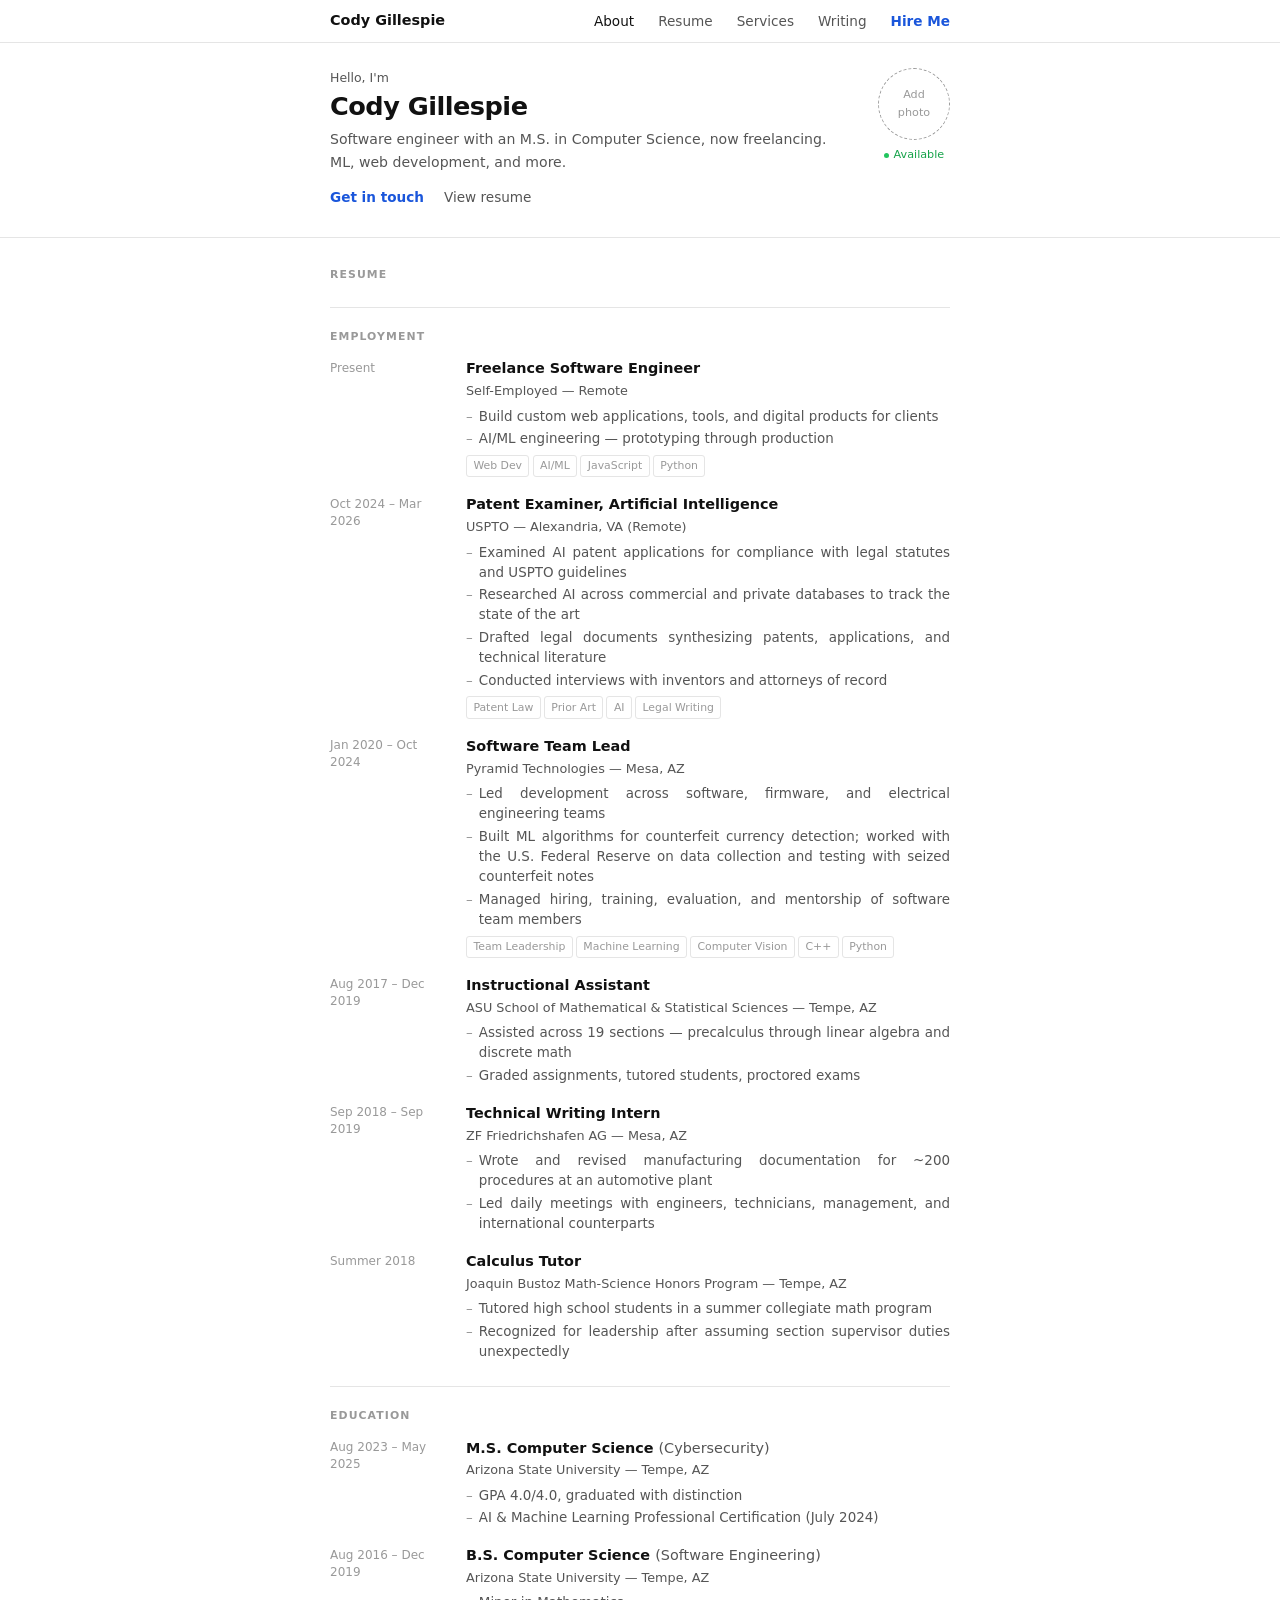
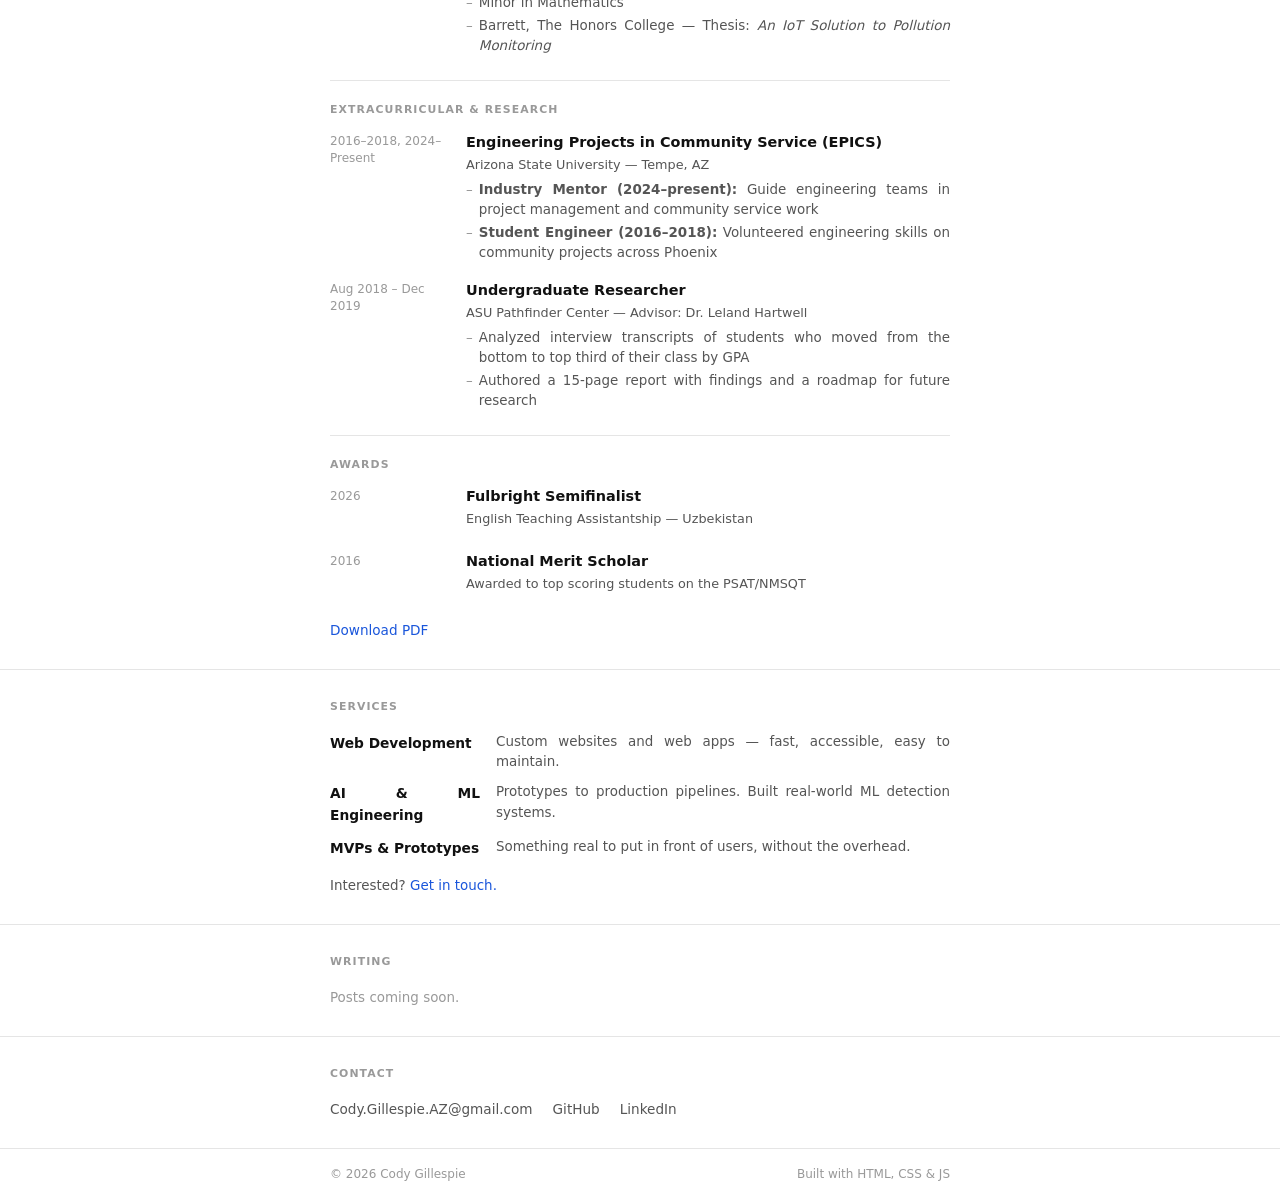
==== index.html @ 87c58ee5 "Initial commit Co-Authored-By: Claude Sonnet 4.6 <noreply@anthropic.com>" ====
<!DOCTYPE html>
<html lang="en">
<head>
  <meta charset="UTF-8" />
  <meta name="viewport" content="width=device-width, initial-scale=1.0" />
  <title>Cody Gillespie</title>
  <link rel="stylesheet" href="styles.css" />
</head>
<body>

  <header class="site-header">
    <nav class="nav">
      <a href="#" class="nav-logo">Cody Gillespie</a>
      <ul class="nav-links">
        <li><a href="#about">About</a></li>
        <li><a href="#resume">Resume</a></li>
        <li><a href="#services">Services</a></li>
        <li><a href="#blog">Writing</a></li>
        <li><a href="#contact" class="nav-cta">Hire Me</a></li>
      </ul>
      <button class="nav-toggle" aria-label="Toggle menu">&#9776;</button>
    </nav>
  </header>

  <!-- HERO -->
  <section class="hero" id="about">
    <div class="container hero-inner">
      <div>
        <span class="hero-eyebrow">Hello, I'm</span>
        <h1 class="hero-name">Cody Gillespie</h1>
        <p class="hero-tagline">Software engineer with an M.S. in Computer Science, now freelancing. ML, web development, and more.</p>
        <div class="hero-actions">
          <a href="#contact">Get in touch</a>
          <a href="#resume">View resume</a>
        </div>
      </div>
      <div class="hero-aside">
        <div class="headshot-wrap">
          <img src="images/headshot.jpg" alt="Cody Gillespie" class="headshot"
            onerror="this.style.display='none';this.nextElementSibling.style.display='flex'" />
          <div class="headshot-placeholder"><span>Add photo</span></div>
        </div>
        <div class="avail-pill">
          <span class="avail-dot"></span> Available
        </div>
      </div>
    </div>
  </section>

  <!-- RESUME -->
  <section class="section" id="resume">
    <div class="container">
      <p class="section-label">Resume</p>

      <p class="group-label">Employment</p>
      <div class="entries">

        <div class="entry">
          <span class="entry-date">Present</span>
          <div>
            <p class="entry-title">Freelance Software Engineer</p>
            <p class="entry-org">Self-Employed — Remote</p>
            <ul>
              <li>Build custom web applications, tools, and digital products for clients</li>
              <li>AI/ML engineering — prototyping through production</li>
            </ul>
            <div class="tags">
              <span class="tag">Web Dev</span><span class="tag">AI/ML</span><span class="tag">JavaScript</span><span class="tag">Python</span>
            </div>
          </div>
        </div>

        <div class="entry">
          <span class="entry-date">Oct 2024 – Mar 2026</span>
          <div>
            <p class="entry-title">Patent Examiner, Artificial Intelligence</p>
            <p class="entry-org">USPTO — Alexandria, VA (Remote)</p>
            <ul>
              <li>Examined AI patent applications for compliance with legal statutes and USPTO guidelines</li>
              <li>Researched AI across commercial and private databases to track the state of the art</li>
              <li>Drafted legal documents synthesizing patents, applications, and technical literature</li>
              <li>Conducted interviews with inventors and attorneys of record</li>
            </ul>
            <div class="tags">
              <span class="tag">Patent Law</span><span class="tag">Prior Art</span><span class="tag">AI</span><span class="tag">Legal Writing</span>
            </div>
          </div>
        </div>

        <div class="entry">
          <span class="entry-date">Jan 2020 – Oct 2024</span>
          <div>
            <p class="entry-title">Software Team Lead</p>
            <p class="entry-org">Pyramid Technologies — Mesa, AZ</p>
            <ul>
              <li>Led development across software, firmware, and electrical engineering teams</li>
              <li>Built ML algorithms for counterfeit currency detection; worked with the U.S. Federal Reserve on data collection and testing with seized counterfeit notes</li>
              <li>Managed hiring, training, evaluation, and mentorship of software team members</li>
            </ul>
            <div class="tags">
              <span class="tag">Team Leadership</span><span class="tag">Machine Learning</span><span class="tag">Computer Vision</span><span class="tag">C++</span><span class="tag">Python</span>
            </div>
          </div>
        </div>

        <div class="entry">
          <span class="entry-date">Aug 2017 – Dec 2019</span>
          <div>
            <p class="entry-title">Instructional Assistant</p>
            <p class="entry-org">ASU School of Mathematical & Statistical Sciences — Tempe, AZ</p>
            <ul>
              <li>Assisted across 19 sections — precalculus through linear algebra and discrete math</li>
              <li>Graded assignments, tutored students, proctored exams</li>
            </ul>
          </div>
        </div>

        <div class="entry">
          <span class="entry-date">Sep 2018 – Sep 2019</span>
          <div>
            <p class="entry-title">Technical Writing Intern</p>
            <p class="entry-org">ZF Friedrichshafen AG — Mesa, AZ</p>
            <ul>
              <li>Wrote and revised manufacturing documentation for ~200 procedures at an automotive plant</li>
              <li>Led daily meetings with engineers, technicians, management, and international counterparts</li>
            </ul>
          </div>
        </div>

        <div class="entry">
          <span class="entry-date">Summer 2018</span>
          <div>
            <p class="entry-title">Calculus Tutor</p>
            <p class="entry-org">Joaquin Bustoz Math-Science Honors Program — Tempe, AZ</p>
            <ul>
              <li>Tutored high school students in a summer collegiate math program</li>
              <li>Recognized for leadership after assuming section supervisor duties unexpectedly</li>
            </ul>
          </div>
        </div>

      </div>

      <p class="group-label">Education</p>
      <div class="entries">

        <div class="entry">
          <span class="entry-date">Aug 2023 – May 2025</span>
          <div>
            <p class="entry-title">M.S. Computer Science <span style="font-weight:400;color:var(--muted)">(Cybersecurity)</span></p>
            <p class="entry-org">Arizona State University — Tempe, AZ</p>
            <ul>
              <li>GPA 4.0/4.0, graduated with distinction</li>
              <li>AI & Machine Learning Professional Certification (July 2024)</li>
            </ul>
          </div>
        </div>

        <div class="entry">
          <span class="entry-date">Aug 2016 – Dec 2019</span>
          <div>
            <p class="entry-title">B.S. Computer Science <span style="font-weight:400;color:var(--muted)">(Software Engineering)</span></p>
            <p class="entry-org">Arizona State University — Tempe, AZ</p>
            <ul>
              <li>Minor in Mathematics</li>
              <li>Barrett, The Honors College — Thesis: <em>An IoT Solution to Pollution Monitoring</em></li>
            </ul>
          </div>
        </div>

      </div>

      <p class="group-label">Extracurricular & Research</p>
      <div class="entries">

        <div class="entry">
          <span class="entry-date">2016–2018, 2024–Present</span>
          <div>
            <p class="entry-title">Engineering Projects in Community Service (EPICS)</p>
            <p class="entry-org">Arizona State University — Tempe, AZ</p>
            <ul>
              <li><strong>Industry Mentor (2024–present):</strong> Guide engineering teams in project management and community service work</li>
              <li><strong>Student Engineer (2016–2018):</strong> Volunteered engineering skills on community projects across Phoenix</li>
            </ul>
          </div>
        </div>

        <div class="entry">
          <span class="entry-date">Aug 2018 – Dec 2019</span>
          <div>
            <p class="entry-title">Undergraduate Researcher</p>
            <p class="entry-org">ASU Pathfinder Center — Advisor: Dr. Leland Hartwell</p>
            <ul>
              <li>Analyzed interview transcripts of students who moved from the bottom to top third of their class by GPA</li>
              <li>Authored a 15-page report with findings and a roadmap for future research</li>
            </ul>
          </div>
        </div>

      </div>

      <p class="group-label">Awards</p>
      <div class="entries">
        <div class="entry">
          <span class="entry-date">2026</span>
          <div>
            <p class="entry-title">Fulbright Semifinalist</p>
            <p class="entry-org">English Teaching Assistantship — Uzbekistan</p>
          </div>
        </div>
        <div class="entry">
          <span class="entry-date">2016</span>
          <div>
            <p class="entry-title">National Merit Scholar</p>
            <p class="entry-org">Awarded to top scoring students on the PSAT/NMSQT</p>
          </div>
        </div>
      </div>

      <p class="resume-footer"><a href="#">Download PDF</a></p>
    </div>
  </section>

  <!-- SERVICES -->
  <section class="section" id="services">
    <div class="container">
      <p class="section-label">Services</p>
      <div class="services">
        <div class="service">
          <h3>Web Development</h3>
          <p>Custom websites and web apps — fast, accessible, easy to maintain.</p>
        </div>
        <div class="service">
          <h3>AI & ML Engineering</h3>
          <p>Prototypes to production pipelines. Built real-world ML detection systems.</p>
        </div>
        <div class="service">
          <h3>MVPs & Prototypes</h3>
          <p>Something real to put in front of users, without the overhead.</p>
        </div>
      </div>
      <p class="section-footer">Interested? <a href="#contact">Get in touch.</a></p>
    </div>
  </section>

  <!-- WRITING -->
  <section class="section" id="blog">
    <div class="container">
      <p class="section-label">Writing</p>
      <p class="section-footer" style="color:var(--faint)">Posts coming soon.</p>
    </div>
  </section>

  <!-- CONTACT -->
  <section class="section" id="contact">
    <div class="container">
      <p class="section-label">Contact</p>
      <div class="contact-links">
        <a href="mailto:Cody.Gillespie.AZ@gmail.com">Cody.Gillespie.AZ@gmail.com</a>
<a href="https://github.com/" target="_blank" rel="noopener">GitHub</a>
        <a href="https://linkedin.com/" target="_blank" rel="noopener">LinkedIn</a>
      </div>
    </div>
  </section>

  <footer class="site-footer">
    <div class="footer-inner">
      <span>&copy; 2026 Cody Gillespie</span>
      <span>Built with HTML, CSS & JS</span>
    </div>
  </footer>

  <script src="script.js"></script>
</body>
</html>
---- styles.css ----
*, *::before, *::after { box-sizing: border-box; margin: 0; padding: 0; }

:root {
  --text: #111;
  --muted: #555;
  --faint: #999;
  --accent: #1a56db;
  --border: #e5e5e5;
  --font: system-ui, -apple-system, sans-serif;
  --width: 660px;
  --pad: 1.25rem;
}

html { scroll-behavior: smooth; }

body {
  font-family: var(--font);
  color: var(--text);
  font-size: 0.95rem;
  line-height: 1.6;
  -webkit-font-smoothing: antialiased;
  background: #fff;
  text-align: justify;
  hyphens: auto;
}

a { color: var(--accent); text-decoration: none; }
a:hover { text-decoration: underline; }

/* ---- LAYOUT ---- */

.container {
  max-width: var(--width);
  margin: 0 auto;
  padding: 0 var(--pad);
}

/* ---- NAV ---- */

.site-header {
  position: fixed;
  top: 0; left: 0; right: 0;
  z-index: 100;
  background: rgba(255,255,255,0.93);
  backdrop-filter: blur(6px);
  border-bottom: 1px solid var(--border);
}

.nav {
  max-width: var(--width);
  margin: 0 auto;
  padding: 0.55rem var(--pad);
  display: flex;
  align-items: center;
  justify-content: space-between;
  text-align: left;
}

.nav-logo { font-weight: 700; color: var(--text); font-size: 0.9rem; }
.nav-logo:hover { text-decoration: none; }

.nav-links { display: flex; list-style: none; gap: 1.5rem; }
.nav-links a { color: var(--muted); font-size: 0.85rem; }
.nav-links a:hover, .nav-links a.active { color: var(--text); text-decoration: none; }
.nav-cta { color: var(--accent) !important; font-weight: 600; }

.nav-toggle {
  display: none;
  background: none;
  border: none;
  font-size: 1.2rem;
  cursor: pointer;
  color: var(--text);
  padding: 0;
}

/* ---- HERO ---- */

.hero {
  padding: 4.25rem 0 1.75rem;
  border-bottom: 1px solid var(--border);
}

.hero-inner {
  display: flex;
  justify-content: space-between;
  align-items: flex-start;
  gap: 2rem;
  text-align: left;
}

.hero-eyebrow { font-size: 0.78rem; color: var(--muted); display: block; margin-bottom: 0.2rem; }

.hero-name {
  font-size: 1.6rem;
  font-weight: 700;
  letter-spacing: -0.02em;
  line-height: 1.2;
  margin-bottom: 0.4rem;
}

.hero-tagline {
  color: var(--muted);
  font-size: 0.88rem;
  margin-bottom: 0.85rem;
}

.hero-actions { display: flex; gap: 1.25rem; font-size: 0.85rem; }
.hero-actions a { color: var(--muted); }
.hero-actions a:first-child { color: var(--accent); font-weight: 600; }
.hero-actions a:hover { text-decoration: underline; }

.hero-aside {
  flex-shrink: 0;
  display: flex;
  flex-direction: column;
  align-items: center;
  gap: 0.4rem;
}

.headshot-wrap { width: 72px; height: 72px; }

.headshot {
  width: 72px; height: 72px;
  border-radius: 50%;
  object-fit: cover;
  object-position: center top;
  display: block;
  border: 1px solid var(--border);
}

.headshot-placeholder {
  display: none;
  width: 72px; height: 72px;
  border-radius: 50%;
  border: 1px dashed var(--faint);
  align-items: center;
  justify-content: center;
  color: var(--faint);
  font-size: 0.7rem;
  text-align: center;
  padding: 0.5rem;
}

.avail-pill {
  display: flex;
  align-items: center;
  gap: 0.3rem;
  font-size: 0.7rem;
  color: #16a34a;
}

.avail-dot {
  width: 5px; height: 5px;
  border-radius: 50%;
  background: #22c55e;
  animation: blink 2s ease-in-out infinite;
}

@keyframes blink {
  0%, 100% { opacity: 1; }
  50% { opacity: 0.3; }
}

/* ---- SECTIONS ---- */

.section {
  padding: 1.75rem 0;
  border-bottom: 1px solid var(--border);
}

.section-label {
  font-size: 0.68rem;
  font-weight: 700;
  text-transform: uppercase;
  letter-spacing: 0.1em;
  color: var(--faint);
  margin-bottom: 1rem;
  text-align: left;
}

/* ---- RESUME ---- */

.group-label {
  font-size: 0.68rem;
  font-weight: 700;
  text-transform: uppercase;
  letter-spacing: 0.1em;
  color: var(--faint);
  margin-top: 1.5rem;
  margin-bottom: 0.75rem;
  padding-top: 1.25rem;
  border-top: 1px solid var(--border);
  text-align: left;
}

.entries { display: flex; flex-direction: column; gap: 1rem; }

.entry { display: grid; grid-template-columns: 120px 1fr; gap: 0 1rem; }

.entry-date { font-size: 0.75rem; color: var(--faint); padding-top: 0.15rem; line-height: 1.4; text-align: left; }

.entry-title { font-size: 0.9rem; font-weight: 600; margin-bottom: 0.05rem; }

.entry-org { font-size: 0.8rem; color: var(--muted); margin-bottom: 0.3rem; }

.entry ul {
  list-style: none;
  display: flex;
  flex-direction: column;
  gap: 0.15rem;
}

.entry ul li {
  font-size: 0.84rem;
  color: var(--muted);
  padding-left: 0.8rem;
  position: relative;
  line-height: 1.5;
}

.entry ul li::before { content: '–'; position: absolute; left: 0; color: var(--faint); }

.tags { display: flex; flex-wrap: wrap; gap: 0.2rem; margin-top: 0.35rem; text-align: left; }

.tag {
  font-size: 0.68rem;
  color: var(--faint);
  border: 1px solid var(--border);
  padding: 0.1rem 0.4rem;
  border-radius: 3px;
}

.resume-footer { margin-top: 1.25rem; font-size: 0.85rem; text-align: left; }

/* ---- SERVICES ---- */

.services { display: flex; flex-direction: column; gap: 0.65rem; margin-bottom: 1rem; }

.service { display: grid; grid-template-columns: 150px 1fr; gap: 0 1rem; }

.service h3 { font-size: 0.86rem; font-weight: 600; }

.service p { font-size: 0.84rem; color: var(--muted); line-height: 1.5; }

.section-footer { font-size: 0.84rem; color: var(--muted); text-align: left; }

/* ---- WRITING ---- */

.posts { display: flex; flex-direction: column; gap: 0.75rem; margin-bottom: 1rem; }

.post { display: grid; grid-template-columns: 64px 1fr; gap: 0 1rem; }

.post-date { font-size: 0.75rem; color: var(--faint); padding-top: 0.15rem; text-align: left; }

.post h3 { font-size: 0.86rem; font-weight: 600; margin-bottom: 0.1rem; line-height: 1.4; }
.post h3 a { color: var(--text); }
.post h3 a:hover { color: var(--accent); text-decoration: none; }
.post p { font-size: 0.81rem; color: var(--muted); }

/* ---- CONTACT ---- */

.contact-links { display: flex; flex-wrap: wrap; gap: 0.3rem 1.25rem; font-size: 0.85rem; text-align: left; }
.contact-links a { color: var(--muted); }
.contact-links a:hover { color: var(--accent); text-decoration: none; }

/* ---- FOOTER ---- */

.site-footer { padding: 1rem 0; }
.footer-inner {
  max-width: var(--width);
  margin: 0 auto;
  padding: 0 var(--pad);
  display: flex;
  justify-content: space-between;
  font-size: 0.75rem;
  color: var(--faint);
  text-align: left;
}

/* ---- MOBILE ---- */

@media (max-width: 560px) {
  .nav-links {
    display: none;
    position: fixed;
    inset: 0;
    background: #fff;
    flex-direction: column;
    justify-content: center;
    align-items: center;
    gap: 1.75rem;
    z-index: 99;
    border-top: 1px solid var(--border);
  }
  .nav-links.open { display: flex; }
  .nav-links a { font-size: 1rem; color: var(--text); }
  .nav-toggle { display: block; position: relative; z-index: 101; }

  .hero { padding: 4rem 0 2rem; }
  .hero-inner { flex-direction: column-reverse; gap: 0.75rem; }
  .hero-aside { flex-direction: row; align-items: center; }
  .avail-pill { display: none; }

  .entry, .service, .post { grid-template-columns: 1fr; gap: 0.1rem; }
  .entry-date, .post-date { color: var(--faint); font-size: 0.73rem; }

  .footer-inner { flex-direction: column; gap: 0.25rem; }
}
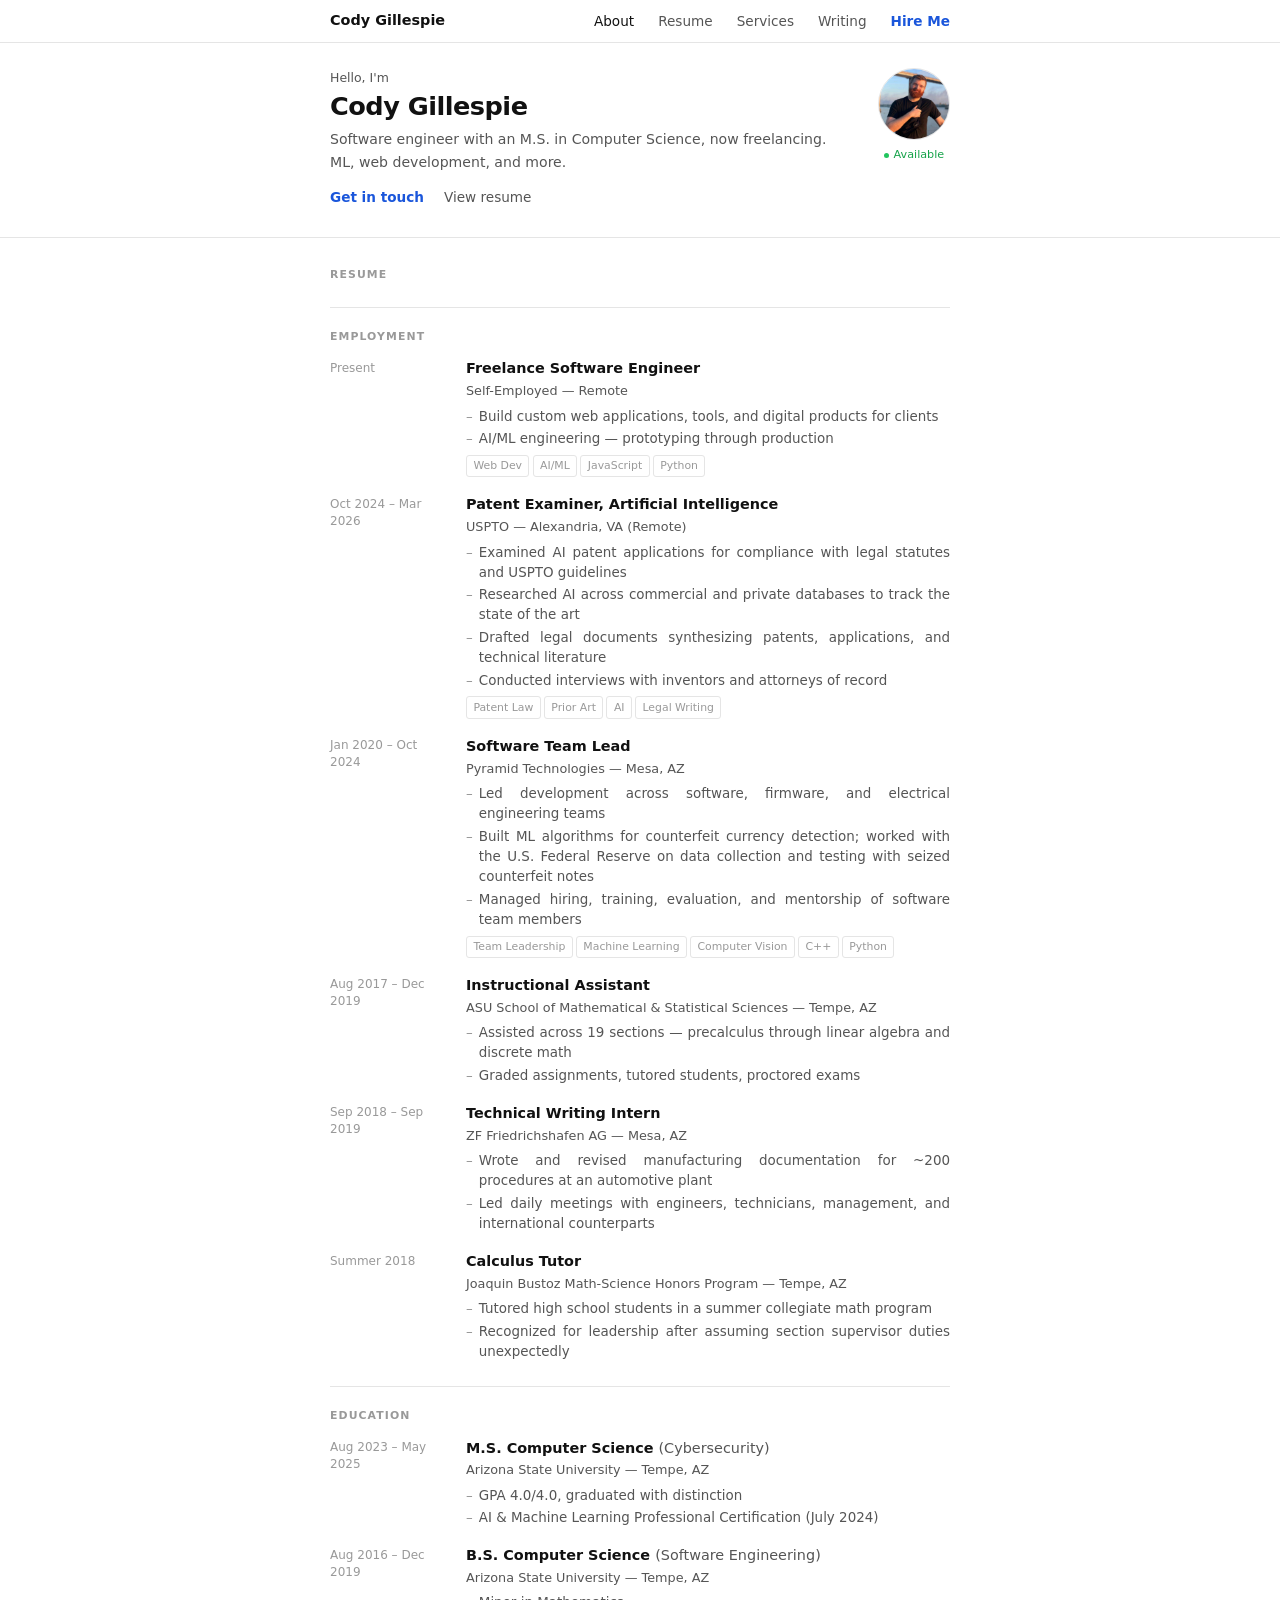
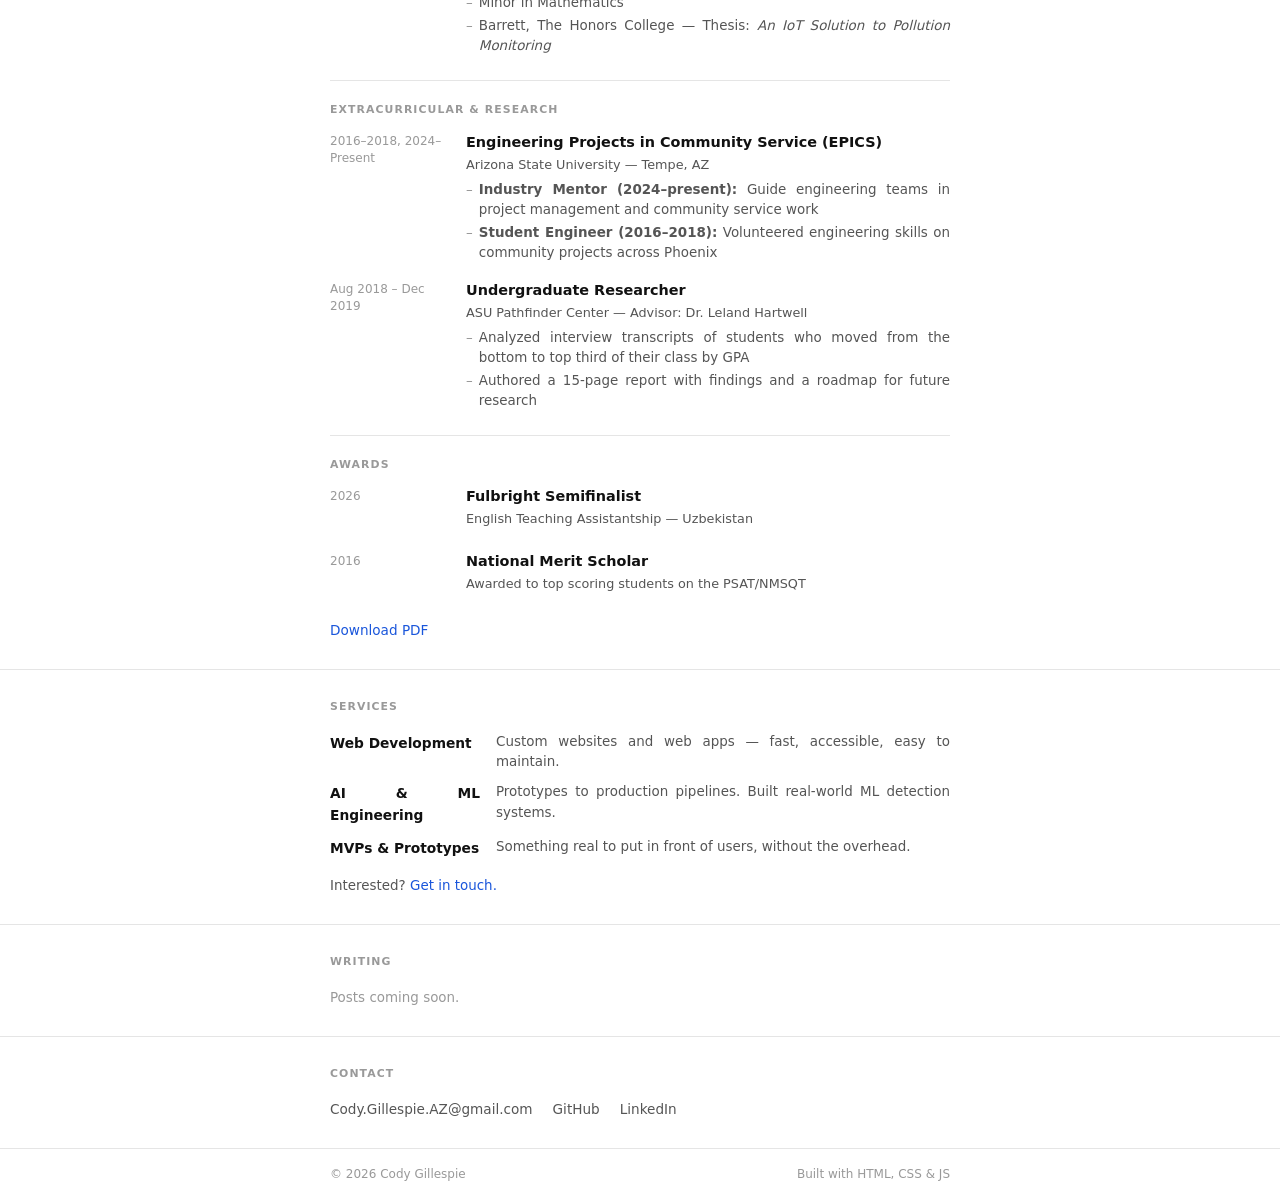
==== commit 92557daa: "Add headshot image Co-Authored-By: Claude Sonnet 4.6 <noreply@anthropic.com>" ====
--- a/index.html
+++ b/index.html
@@ -36,7 +36,7 @@
       </div>
       <div class="hero-aside">
         <div class="headshot-wrap">
-          <img src="images/headshot.jpg" alt="Cody Gillespie" class="headshot"
+          <img src="images/headshot.jpeg" alt="Cody Gillespie" class="headshot"
             onerror="this.style.display='none';this.nextElementSibling.style.display='flex'" />
           <div class="headshot-placeholder"><span>Add photo</span></div>
         </div>
--- a/styles.css
+++ b/styles.css
@@ -280,22 +280,9 @@
 
 /* ---- MOBILE ---- */
 
-@media (max-width: 560px) {
-  .nav-links {
-    display: none;
-    position: fixed;
-    inset: 0;
-    background: #fff;
-    flex-direction: column;
-    justify-content: center;
-    align-items: center;
-    gap: 1.75rem;
-    z-index: 99;
-    border-top: 1px solid var(--border);
-  }
-  .nav-links.open { display: flex; }
-  .nav-links a { font-size: 1rem; color: var(--text); }
-  .nav-toggle { display: block; position: relative; z-index: 101; }
+@media (max-width: 768px) {
+  .nav-links { display: none; }
+  .nav-toggle { display: none; }
 
   .hero { padding: 4rem 0 2rem; }
   .hero-inner { flex-direction: column-reverse; gap: 0.75rem; }
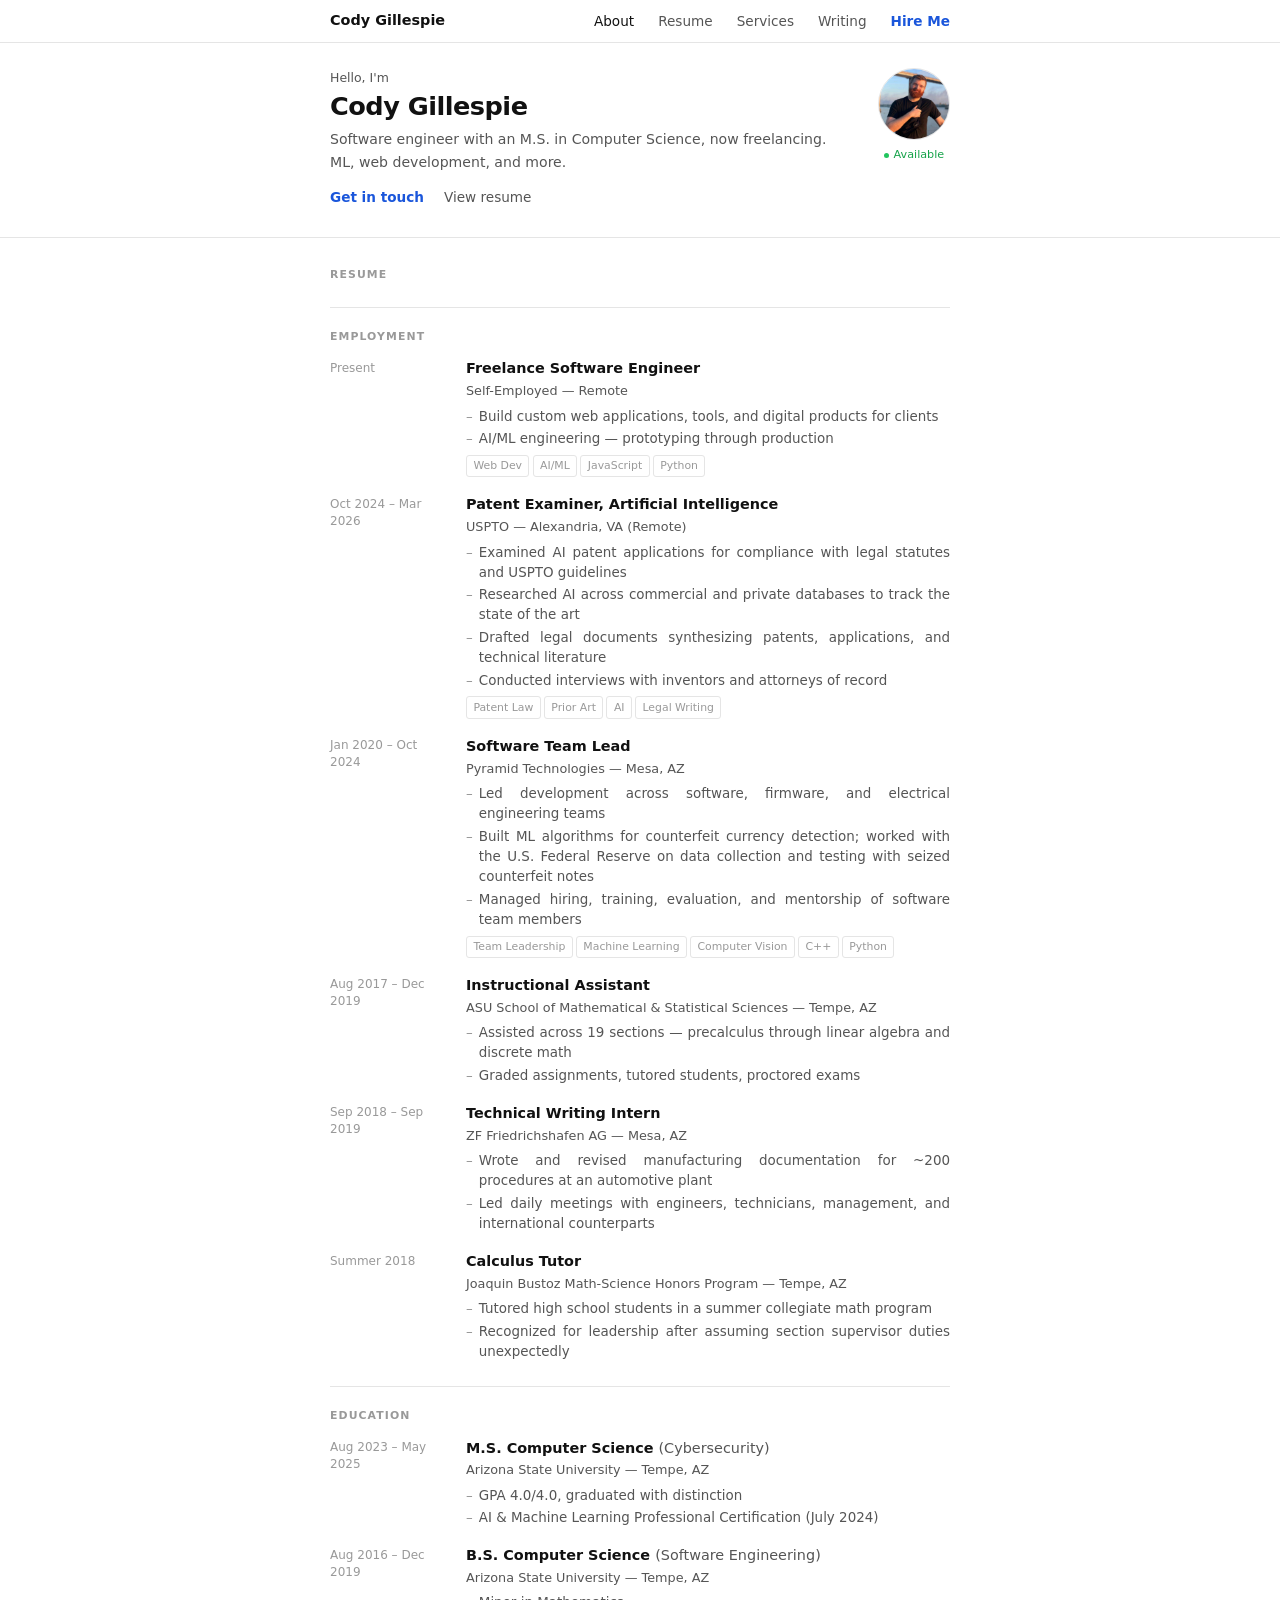
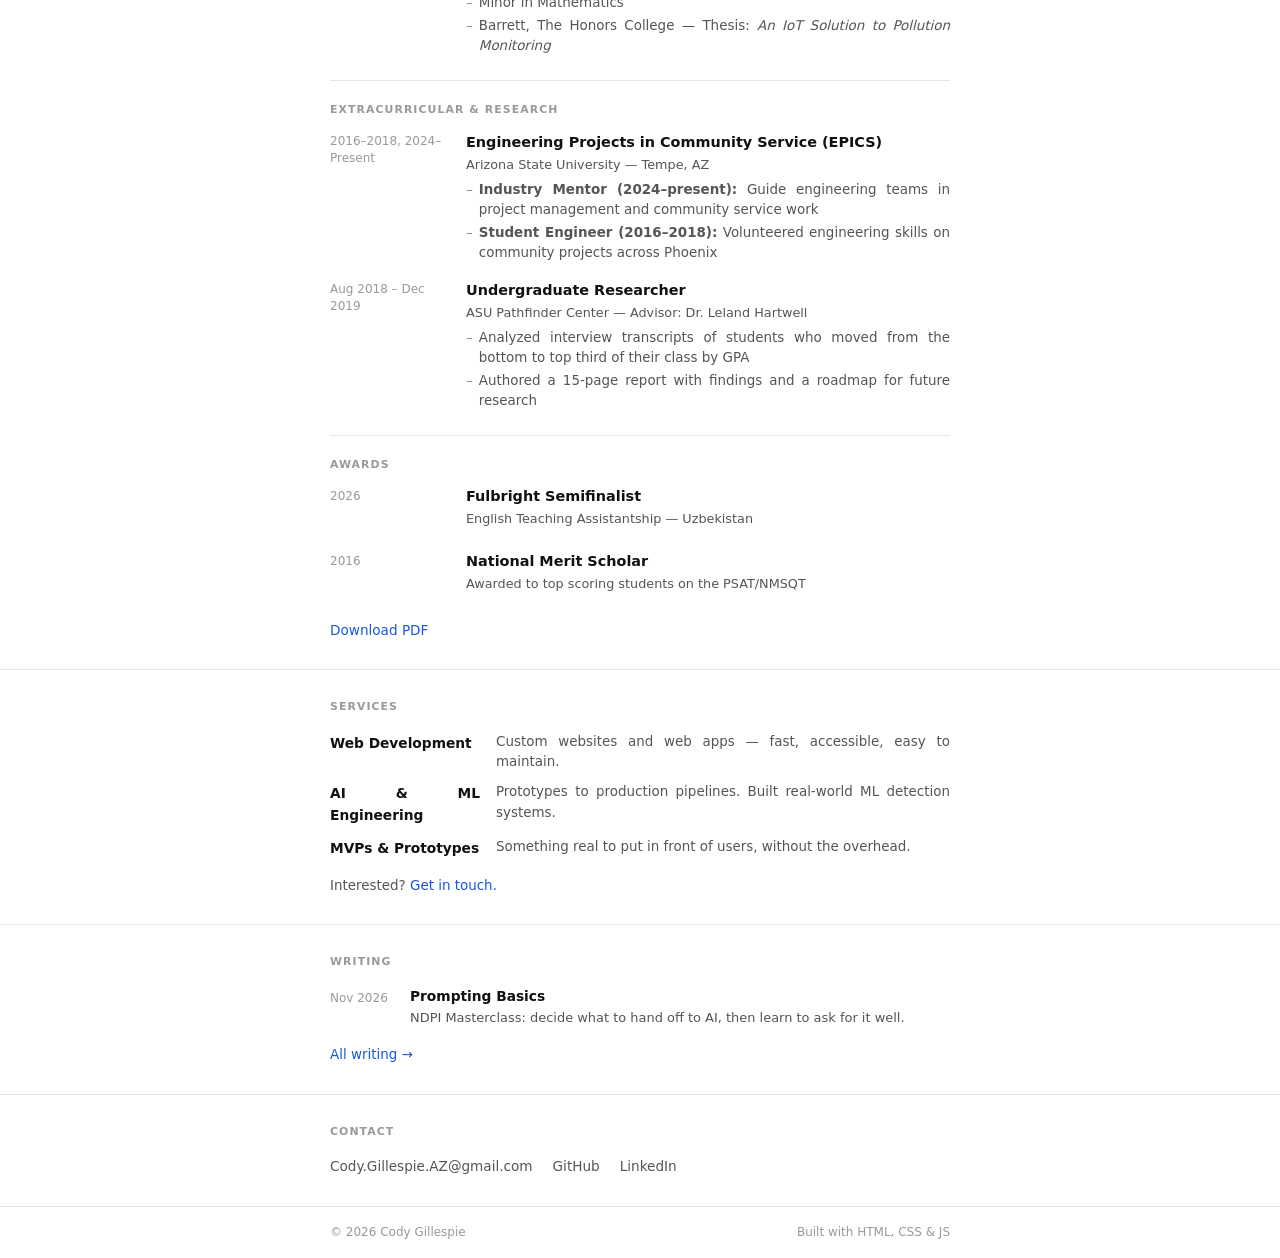
==== commit 4db6904c: "Add NDPI Masterclass blog with Prompting Basics post - Add blog/ndpi-masterclass/ with a series inde" ====
--- a/index.html
+++ b/index.html
@@ -247,7 +247,16 @@
   <section class="section" id="blog">
     <div class="container">
       <p class="section-label">Writing</p>
-      <p class="section-footer" style="color:var(--faint)">Posts coming soon.</p>
+      <div class="posts">
+        <div class="post">
+          <span class="post-date">Nov 2026</span>
+          <div>
+            <h3><a href="blog/ndpi-masterclass/prompting-basics.html">Prompting Basics</a></h3>
+            <p>NDPI Masterclass: decide what to hand off to AI, then learn to ask for it well.</p>
+          </div>
+        </div>
+      </div>
+      <p class="section-footer"><a href="blog/index.html">All writing &rarr;</a></p>
     </div>
   </section>
 
@@ -258,7 +267,7 @@
       <div class="contact-links">
         <a href="mailto:Cody.Gillespie.AZ@gmail.com">Cody.Gillespie.AZ@gmail.com</a>
 <a href="https://github.com/" target="_blank" rel="noopener">GitHub</a>
-        <a href="https://linkedin.com/" target="_blank" rel="noopener">LinkedIn</a>
+        <a href="https://www.linkedin.com/in/cody-r/" target="_blank" rel="noopener">LinkedIn</a>
       </div>
     </div>
   </section>
--- a/styles.css
+++ b/styles.css
@@ -264,6 +264,74 @@
 .contact-links a { color: var(--muted); }
 .contact-links a:hover { color: var(--accent); text-decoration: none; }
 
+/* ---- ARTICLE ---- */
+
+.page { padding-top: 3rem; }
+
+.back-link { display: inline-block; font-size: 0.8rem; color: var(--muted); margin-bottom: 1rem; }
+.back-link:hover { color: var(--accent); text-decoration: none; }
+
+.page-title { font-size: 1.6rem; font-weight: 700; letter-spacing: -0.02em; line-height: 1.2; margin-bottom: 0.4rem; text-align: left; }
+.page-sub { color: var(--muted); font-size: 0.88rem; text-align: left; }
+
+.article-meta { font-size: 0.78rem; color: var(--faint); text-align: left; }
+
+.article-body { padding-bottom: 1rem; }
+.article-body p, .article-body li { color: #333; font-size: 0.92rem; line-height: 1.7; }
+.article-body p { margin-bottom: 1rem; }
+.article-body h2 { font-size: 1.1rem; font-weight: 700; letter-spacing: -0.01em; margin: 2rem 0 0.6rem; text-align: left; }
+.article-body h3 { font-size: 0.92rem; font-weight: 600; margin: 1.4rem 0 0.4rem; text-align: left; }
+.article-body ol, .article-body ul { margin: 0 0 1rem 1.25rem; display: flex; flex-direction: column; gap: 0.3rem; }
+.article-body strong { font-weight: 600; color: var(--text); }
+
+.article-body pre {
+  background: #f6f6f4;
+  border: 1px solid var(--border);
+  border-radius: 4px;
+  padding: 0.8rem 0.9rem;
+  margin: 0 0 1.1rem;
+  font-family: ui-monospace, SFMono-Regular, Menlo, monospace;
+  font-size: 0.78rem;
+  line-height: 1.6;
+  white-space: pre-wrap;
+  overflow-wrap: anywhere;
+  text-align: left;
+  hyphens: none;
+}
+
+.code-block { position: relative; margin: 0 0 1.1rem; }
+.code-block pre { margin: 0; padding-right: 4.5rem; }
+
+.copy-btn {
+  position: absolute;
+  top: 0.45rem;
+  right: 0.45rem;
+  font: 600 0.68rem var(--font);
+  color: var(--muted);
+  background: #fff;
+  border: 1px solid var(--border);
+  border-radius: 3px;
+  padding: 0.2rem 0.55rem;
+  cursor: pointer;
+}
+.copy-btn:hover { color: var(--accent); border-color: #bfdbfe; }
+.copy-btn.copied { color: #16a34a; border-color: #bbf7d0; }
+
+.prompt-label { font-size: 0.68rem; font-weight: 700; text-transform: uppercase; letter-spacing: 0.1em; color: var(--faint); margin: 1.1rem 0 0.35rem; text-align: left; }
+.prompt-label.weak { color: #b45309; }
+.prompt-label.strong { color: #16a34a; }
+
+.table-wrap { overflow-x: auto; margin: 0 0 1.25rem; }
+.article-body table { width: 100%; border-collapse: collapse; font-size: 0.82rem; text-align: left; hyphens: none; }
+.article-body th { font-size: 0.68rem; font-weight: 700; text-transform: uppercase; letter-spacing: 0.08em; color: var(--faint); padding: 0 0.6rem 0.4rem 0; border-bottom: 1px solid var(--border); }
+.article-body td { padding: 0.5rem 0.6rem 0.5rem 0; border-bottom: 1px solid var(--border); vertical-align: top; color: #333; line-height: 1.45; }
+.article-body td:nth-child(2) { white-space: nowrap; }
+
+.bucket { font-size: 0.7rem; font-weight: 600; padding: 0.1rem 0.45rem; border-radius: 3px; border: 1px solid; }
+.bucket.handoff { color: #16a34a; border-color: #bbf7d0; background: #f0fdf4; }
+.bucket.assist { color: #b45309; border-color: #fde68a; background: #fffbeb; }
+.bucket.keep { color: var(--accent); border-color: #bfdbfe; background: #eff6ff; }
+
 /* ---- FOOTER ---- */
 
 .site-footer { padding: 1rem 0; }
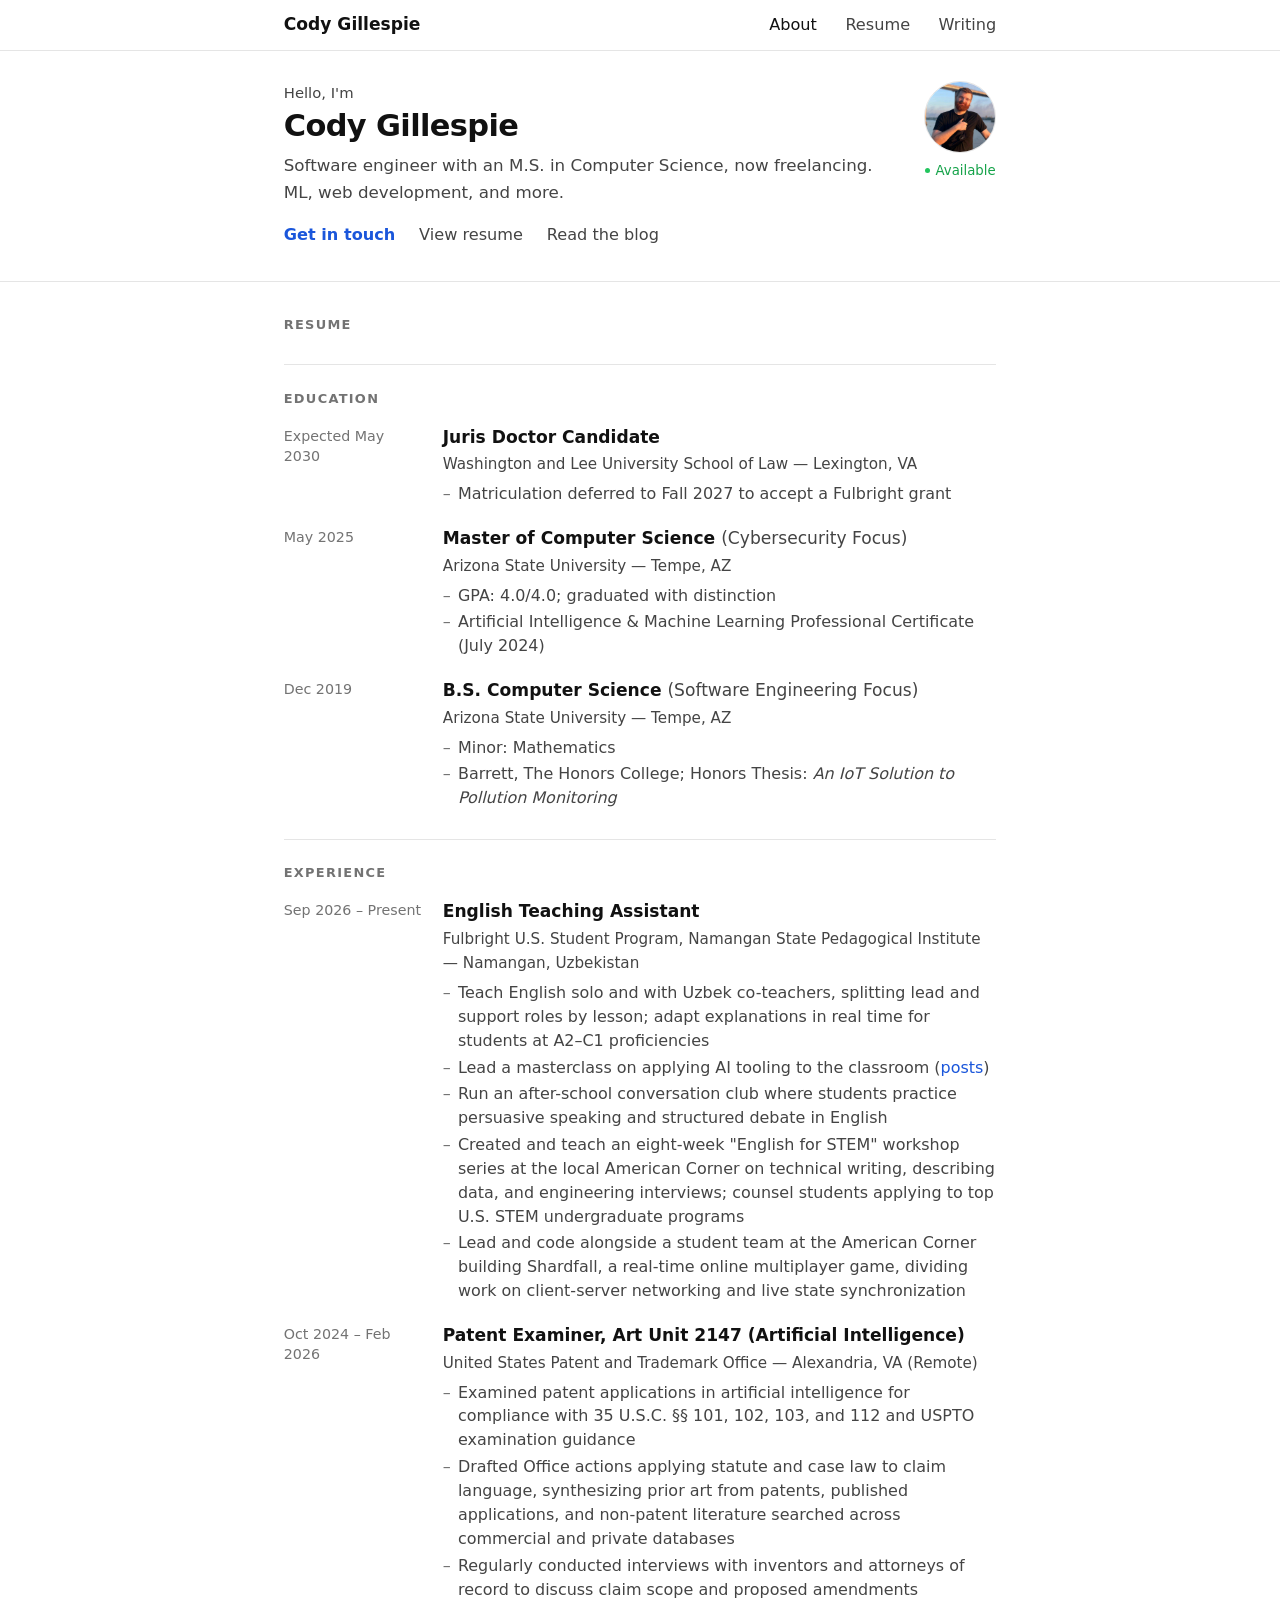
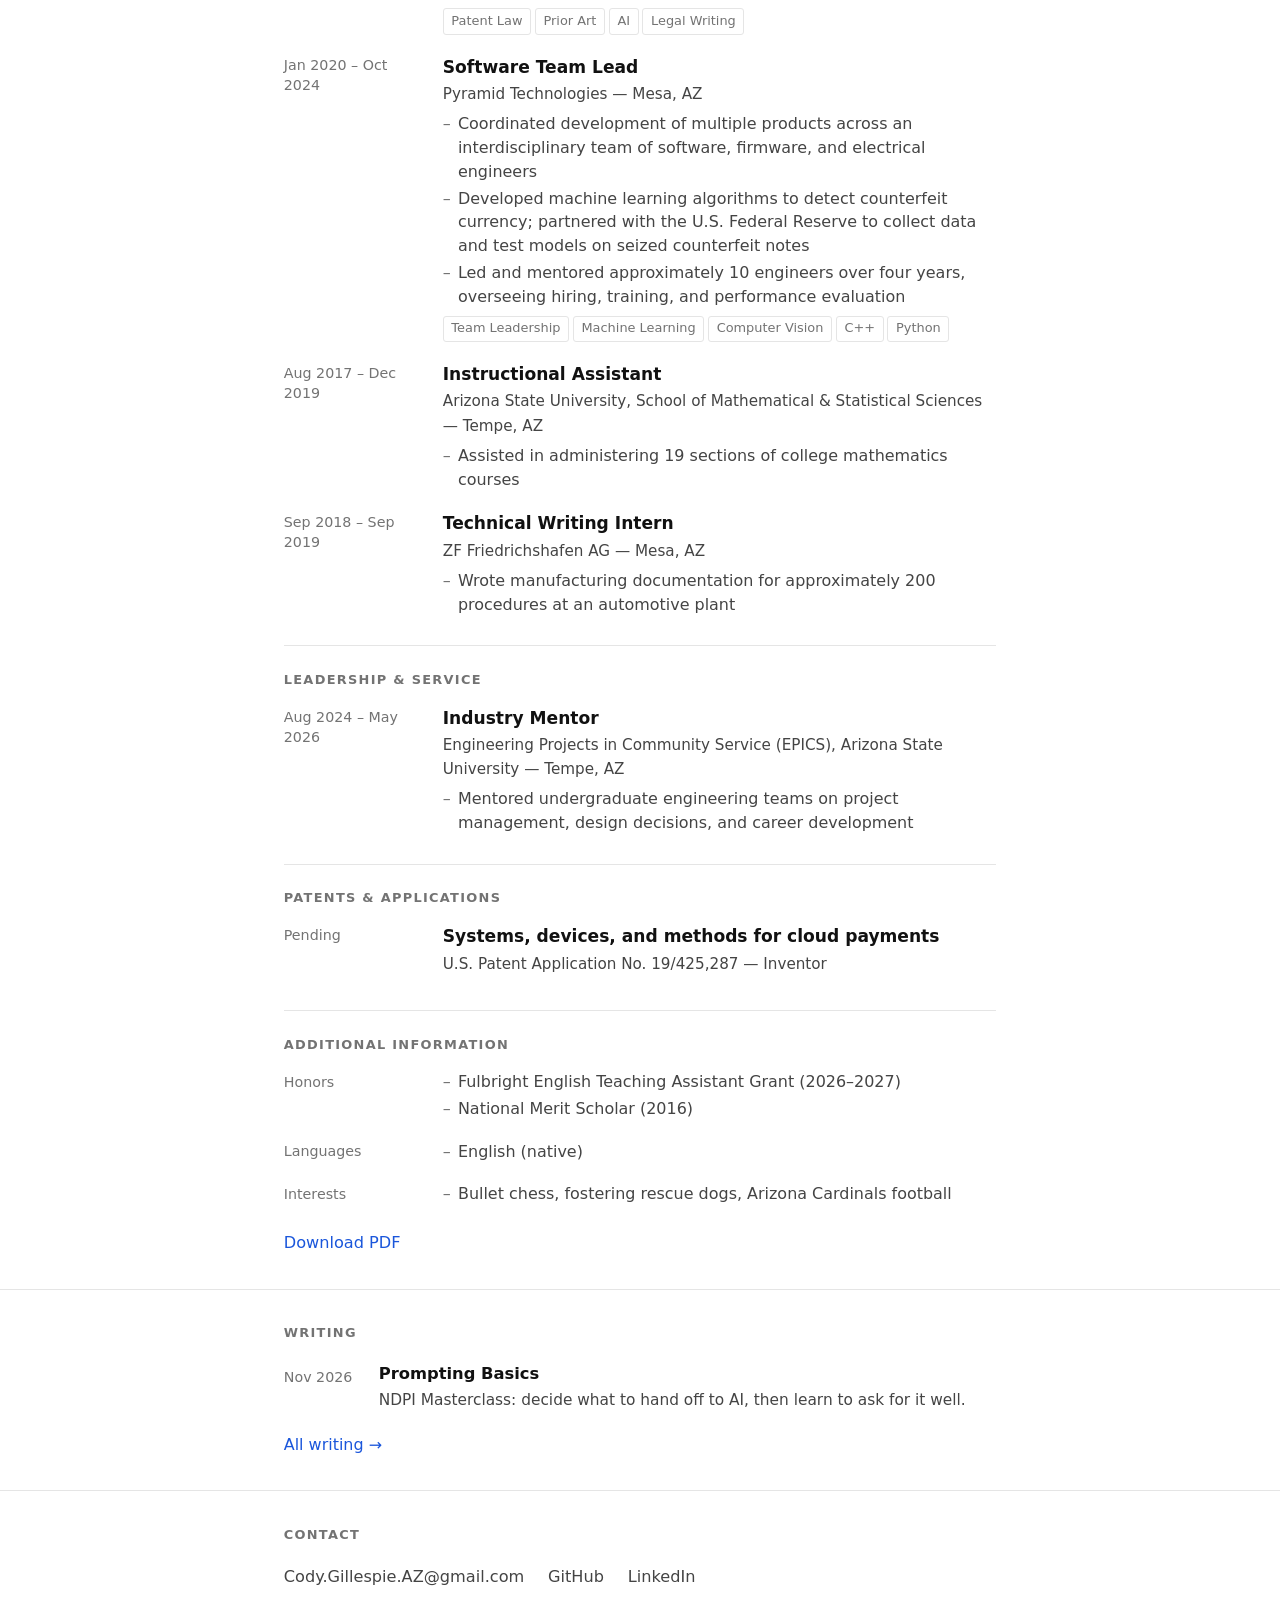
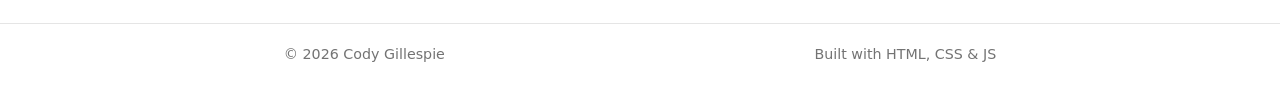
==== commit eb504ad7: "Update resume, improve readability, and simplify navigation - Replace resume with current version (F" ====
--- a/index.html
+++ b/index.html
@@ -14,9 +14,7 @@
       <ul class="nav-links">
         <li><a href="#about">About</a></li>
         <li><a href="#resume">Resume</a></li>
-        <li><a href="#services">Services</a></li>
-        <li><a href="#blog">Writing</a></li>
-        <li><a href="#contact" class="nav-cta">Hire Me</a></li>
+        <li><a href="blog/index.html">Writing</a></li>
       </ul>
       <button class="nav-toggle" aria-label="Toggle menu">&#9776;</button>
     </nav>
@@ -32,6 +30,7 @@
         <div class="hero-actions">
           <a href="#contact">Get in touch</a>
           <a href="#resume">View resume</a>
+          <a href="blog/index.html">Read the blog</a>
         </div>
       </div>
       <div class="hero-aside">
@@ -52,34 +51,73 @@
     <div class="container">
       <p class="section-label">Resume</p>
 
-      <p class="group-label">Employment</p>
-      <div class="entries">
-
-        <div class="entry">
-          <span class="entry-date">Present</span>
-          <div>
-            <p class="entry-title">Freelance Software Engineer</p>
-            <p class="entry-org">Self-Employed — Remote</p>
-            <ul>
-              <li>Build custom web applications, tools, and digital products for clients</li>
-              <li>AI/ML engineering — prototyping through production</li>
-            </ul>
-            <div class="tags">
-              <span class="tag">Web Dev</span><span class="tag">AI/ML</span><span class="tag">JavaScript</span><span class="tag">Python</span>
-            </div>
-          </div>
-        </div>
-
-        <div class="entry">
-          <span class="entry-date">Oct 2024 – Mar 2026</span>
-          <div>
-            <p class="entry-title">Patent Examiner, Artificial Intelligence</p>
-            <p class="entry-org">USPTO — Alexandria, VA (Remote)</p>
-            <ul>
-              <li>Examined AI patent applications for compliance with legal statutes and USPTO guidelines</li>
-              <li>Researched AI across commercial and private databases to track the state of the art</li>
-              <li>Drafted legal documents synthesizing patents, applications, and technical literature</li>
-              <li>Conducted interviews with inventors and attorneys of record</li>
+      <p class="group-label">Education</p>
+      <div class="entries">
+
+        <div class="entry">
+          <span class="entry-date">Expected May 2030</span>
+          <div>
+            <p class="entry-title">Juris Doctor Candidate</p>
+            <p class="entry-org">Washington and Lee University School of Law — Lexington, VA</p>
+            <ul>
+              <li>Matriculation deferred to Fall 2027 to accept a Fulbright grant</li>
+            </ul>
+          </div>
+        </div>
+
+        <div class="entry">
+          <span class="entry-date">May 2025</span>
+          <div>
+            <p class="entry-title">Master of Computer Science <span style="font-weight:400;color:var(--muted)">(Cybersecurity Focus)</span></p>
+            <p class="entry-org">Arizona State University — Tempe, AZ</p>
+            <ul>
+              <li>GPA: 4.0/4.0; graduated with distinction</li>
+              <li>Artificial Intelligence &amp; Machine Learning Professional Certificate (July 2024)</li>
+            </ul>
+          </div>
+        </div>
+
+        <div class="entry">
+          <span class="entry-date">Dec 2019</span>
+          <div>
+            <p class="entry-title">B.S. Computer Science <span style="font-weight:400;color:var(--muted)">(Software Engineering Focus)</span></p>
+            <p class="entry-org">Arizona State University — Tempe, AZ</p>
+            <ul>
+              <li>Minor: Mathematics</li>
+              <li>Barrett, The Honors College; Honors Thesis: <em>An IoT Solution to Pollution Monitoring</em></li>
+            </ul>
+          </div>
+        </div>
+
+      </div>
+
+      <p class="group-label">Experience</p>
+      <div class="entries">
+
+        <div class="entry">
+          <span class="entry-date">Sep 2026 – Present</span>
+          <div>
+            <p class="entry-title">English Teaching Assistant</p>
+            <p class="entry-org">Fulbright U.S. Student Program, Namangan State Pedagogical Institute — Namangan, Uzbekistan</p>
+            <ul>
+              <li>Teach English solo and with Uzbek co-teachers, splitting lead and support roles by lesson; adapt explanations in real time for students at A2–C1 proficiencies</li>
+              <li>Lead a masterclass on applying AI tooling to the classroom (<a href="blog/ndpi-masterclass/index.html">posts</a>)</li>
+              <li>Run an after-school conversation club where students practice persuasive speaking and structured debate in English</li>
+              <li>Created and teach an eight-week "English for STEM" workshop series at the local American Corner on technical writing, describing data, and engineering interviews; counsel students applying to top U.S. STEM undergraduate programs</li>
+              <li>Lead and code alongside a student team at the American Corner building Shardfall, a real-time online multiplayer game, dividing work on client-server networking and live state synchronization</li>
+            </ul>
+          </div>
+        </div>
+
+        <div class="entry">
+          <span class="entry-date">Oct 2024 – Feb 2026</span>
+          <div>
+            <p class="entry-title">Patent Examiner, Art Unit 2147 (Artificial Intelligence)</p>
+            <p class="entry-org">United States Patent and Trademark Office — Alexandria, VA (Remote)</p>
+            <ul>
+              <li>Examined patent applications in artificial intelligence for compliance with 35 U.S.C. §§ 101, 102, 103, and 112 and USPTO examination guidance</li>
+              <li>Drafted Office actions applying statute and case law to claim language, synthesizing prior art from patents, published applications, and non-patent literature searched across commercial and private databases</li>
+              <li>Regularly conducted interviews with inventors and attorneys of record to discuss claim scope and proposed amendments</li>
             </ul>
             <div class="tags">
               <span class="tag">Patent Law</span><span class="tag">Prior Art</span><span class="tag">AI</span><span class="tag">Legal Writing</span>
@@ -93,9 +131,9 @@
             <p class="entry-title">Software Team Lead</p>
             <p class="entry-org">Pyramid Technologies — Mesa, AZ</p>
             <ul>
-              <li>Led development across software, firmware, and electrical engineering teams</li>
-              <li>Built ML algorithms for counterfeit currency detection; worked with the U.S. Federal Reserve on data collection and testing with seized counterfeit notes</li>
-              <li>Managed hiring, training, evaluation, and mentorship of software team members</li>
+              <li>Coordinated development of multiple products across an interdisciplinary team of software, firmware, and electrical engineers</li>
+              <li>Developed machine learning algorithms to detect counterfeit currency; partnered with the U.S. Federal Reserve to collect data and test models on seized counterfeit notes</li>
+              <li>Led and mentored approximately 10 engineers over four years, overseeing hiring, training, and performance evaluation</li>
             </ul>
             <div class="tags">
               <span class="tag">Team Leadership</span><span class="tag">Machine Learning</span><span class="tag">Computer Vision</span><span class="tag">C++</span><span class="tag">Python</span>
@@ -107,10 +145,9 @@
           <span class="entry-date">Aug 2017 – Dec 2019</span>
           <div>
             <p class="entry-title">Instructional Assistant</p>
-            <p class="entry-org">ASU School of Mathematical & Statistical Sciences — Tempe, AZ</p>
-            <ul>
-              <li>Assisted across 19 sections — precalculus through linear algebra and discrete math</li>
-              <li>Graded assignments, tutored students, proctored exams</li>
+            <p class="entry-org">Arizona State University, School of Mathematical &amp; Statistical Sciences — Tempe, AZ</p>
+            <ul>
+              <li>Assisted in administering 19 sections of college mathematics courses</li>
             </ul>
           </div>
         </div>
@@ -121,98 +158,66 @@
             <p class="entry-title">Technical Writing Intern</p>
             <p class="entry-org">ZF Friedrichshafen AG — Mesa, AZ</p>
             <ul>
-              <li>Wrote and revised manufacturing documentation for ~200 procedures at an automotive plant</li>
-              <li>Led daily meetings with engineers, technicians, management, and international counterparts</li>
-            </ul>
-          </div>
-        </div>
-
-        <div class="entry">
-          <span class="entry-date">Summer 2018</span>
-          <div>
-            <p class="entry-title">Calculus Tutor</p>
-            <p class="entry-org">Joaquin Bustoz Math-Science Honors Program — Tempe, AZ</p>
-            <ul>
-              <li>Tutored high school students in a summer collegiate math program</li>
-              <li>Recognized for leadership after assuming section supervisor duties unexpectedly</li>
-            </ul>
-          </div>
-        </div>
-
-      </div>
-
-      <p class="group-label">Education</p>
-      <div class="entries">
-
-        <div class="entry">
-          <span class="entry-date">Aug 2023 – May 2025</span>
-          <div>
-            <p class="entry-title">M.S. Computer Science <span style="font-weight:400;color:var(--muted)">(Cybersecurity)</span></p>
-            <p class="entry-org">Arizona State University — Tempe, AZ</p>
-            <ul>
-              <li>GPA 4.0/4.0, graduated with distinction</li>
-              <li>AI & Machine Learning Professional Certification (July 2024)</li>
-            </ul>
-          </div>
-        </div>
-
-        <div class="entry">
-          <span class="entry-date">Aug 2016 – Dec 2019</span>
-          <div>
-            <p class="entry-title">B.S. Computer Science <span style="font-weight:400;color:var(--muted)">(Software Engineering)</span></p>
-            <p class="entry-org">Arizona State University — Tempe, AZ</p>
-            <ul>
-              <li>Minor in Mathematics</li>
-              <li>Barrett, The Honors College — Thesis: <em>An IoT Solution to Pollution Monitoring</em></li>
-            </ul>
-          </div>
-        </div>
-
-      </div>
-
-      <p class="group-label">Extracurricular & Research</p>
-      <div class="entries">
-
-        <div class="entry">
-          <span class="entry-date">2016–2018, 2024–Present</span>
-          <div>
-            <p class="entry-title">Engineering Projects in Community Service (EPICS)</p>
-            <p class="entry-org">Arizona State University — Tempe, AZ</p>
-            <ul>
-              <li><strong>Industry Mentor (2024–present):</strong> Guide engineering teams in project management and community service work</li>
-              <li><strong>Student Engineer (2016–2018):</strong> Volunteered engineering skills on community projects across Phoenix</li>
-            </ul>
-          </div>
-        </div>
-
-        <div class="entry">
-          <span class="entry-date">Aug 2018 – Dec 2019</span>
-          <div>
-            <p class="entry-title">Undergraduate Researcher</p>
-            <p class="entry-org">ASU Pathfinder Center — Advisor: Dr. Leland Hartwell</p>
-            <ul>
-              <li>Analyzed interview transcripts of students who moved from the bottom to top third of their class by GPA</li>
-              <li>Authored a 15-page report with findings and a roadmap for future research</li>
-            </ul>
-          </div>
-        </div>
-
-      </div>
-
-      <p class="group-label">Awards</p>
-      <div class="entries">
-        <div class="entry">
-          <span class="entry-date">2026</span>
-          <div>
-            <p class="entry-title">Fulbright Semifinalist</p>
-            <p class="entry-org">English Teaching Assistantship — Uzbekistan</p>
-          </div>
-        </div>
-        <div class="entry">
-          <span class="entry-date">2016</span>
-          <div>
-            <p class="entry-title">National Merit Scholar</p>
-            <p class="entry-org">Awarded to top scoring students on the PSAT/NMSQT</p>
+              <li>Wrote manufacturing documentation for approximately 200 procedures at an automotive plant</li>
+            </ul>
+          </div>
+        </div>
+
+      </div>
+
+      <p class="group-label">Leadership &amp; Service</p>
+      <div class="entries">
+
+        <div class="entry">
+          <span class="entry-date">Aug 2024 – May 2026</span>
+          <div>
+            <p class="entry-title">Industry Mentor</p>
+            <p class="entry-org">Engineering Projects in Community Service (EPICS), Arizona State University — Tempe, AZ</p>
+            <ul>
+              <li>Mentored undergraduate engineering teams on project management, design decisions, and career development</li>
+            </ul>
+          </div>
+        </div>
+
+      </div>
+
+
+      <p class="group-label">Patents &amp; Applications</p>
+      <div class="entries">
+        <div class="entry">
+          <span class="entry-date">Pending</span>
+          <div>
+            <p class="entry-title">Systems, devices, and methods for cloud payments</p>
+            <p class="entry-org">U.S. Patent Application No. 19/425,287 — Inventor</p>
+          </div>
+        </div>
+      </div>
+
+      <p class="group-label">Additional Information</p>
+      <div class="entries">
+        <div class="entry">
+          <span class="entry-date">Honors</span>
+          <div>
+            <ul>
+              <li>Fulbright English Teaching Assistant Grant (2026–2027)</li>
+              <li>National Merit Scholar (2016)</li>
+            </ul>
+          </div>
+        </div>
+        <div class="entry">
+          <span class="entry-date">Languages</span>
+          <div>
+            <ul>
+              <li>English (native)</li>
+            </ul>
+          </div>
+        </div>
+        <div class="entry">
+          <span class="entry-date">Interests</span>
+          <div>
+            <ul>
+              <li>Bullet chess, fostering rescue dogs, Arizona Cardinals football</li>
+            </ul>
           </div>
         </div>
       </div>
@@ -221,27 +226,6 @@
     </div>
   </section>
 
-  <!-- SERVICES -->
-  <section class="section" id="services">
-    <div class="container">
-      <p class="section-label">Services</p>
-      <div class="services">
-        <div class="service">
-          <h3>Web Development</h3>
-          <p>Custom websites and web apps — fast, accessible, easy to maintain.</p>
-        </div>
-        <div class="service">
-          <h3>AI & ML Engineering</h3>
-          <p>Prototypes to production pipelines. Built real-world ML detection systems.</p>
-        </div>
-        <div class="service">
-          <h3>MVPs & Prototypes</h3>
-          <p>Something real to put in front of users, without the overhead.</p>
-        </div>
-      </div>
-      <p class="section-footer">Interested? <a href="#contact">Get in touch.</a></p>
-    </div>
-  </section>
 
   <!-- WRITING -->
   <section class="section" id="blog">
--- a/styles.css
+++ b/styles.css
@@ -2,16 +2,16 @@
 
 :root {
   --text: #111;
-  --muted: #555;
-  --faint: #999;
+  --muted: #444;
+  --faint: #737373;
   --accent: #1a56db;
   --border: #e5e5e5;
   --font: system-ui, -apple-system, sans-serif;
-  --width: 660px;
+  --width: 760px;
   --pad: 1.25rem;
 }
 
-html { scroll-behavior: smooth; }
+html { scroll-behavior: smooth; font-size: 118.75%; }
 
 body {
   font-family: var(--font);
@@ -20,8 +20,7 @@
   line-height: 1.6;
   -webkit-font-smoothing: antialiased;
   background: #fff;
-  text-align: justify;
-  hyphens: auto;
+  text-align: left;
 }
 
 a { color: var(--accent); text-decoration: none; }
@@ -62,7 +61,6 @@
 .nav-links { display: flex; list-style: none; gap: 1.5rem; }
 .nav-links a { color: var(--muted); font-size: 0.85rem; }
 .nav-links a:hover, .nav-links a.active { color: var(--text); text-decoration: none; }
-.nav-cta { color: var(--accent) !important; font-weight: 600; }
 
 .nav-toggle {
   display: none;
@@ -196,7 +194,7 @@
 
 .entries { display: flex; flex-direction: column; gap: 1rem; }
 
-.entry { display: grid; grid-template-columns: 120px 1fr; gap: 0 1rem; }
+.entry { display: grid; grid-template-columns: 140px 1fr; gap: 0 1rem; }
 
 .entry-date { font-size: 0.75rem; color: var(--faint); padding-top: 0.15rem; line-height: 1.4; text-align: left; }
 
@@ -233,23 +231,13 @@
 
 .resume-footer { margin-top: 1.25rem; font-size: 0.85rem; text-align: left; }
 
-/* ---- SERVICES ---- */
-
-.services { display: flex; flex-direction: column; gap: 0.65rem; margin-bottom: 1rem; }
-
-.service { display: grid; grid-template-columns: 150px 1fr; gap: 0 1rem; }
-
-.service h3 { font-size: 0.86rem; font-weight: 600; }
-
-.service p { font-size: 0.84rem; color: var(--muted); line-height: 1.5; }
-
 .section-footer { font-size: 0.84rem; color: var(--muted); text-align: left; }
 
 /* ---- WRITING ---- */
 
 .posts { display: flex; flex-direction: column; gap: 0.75rem; margin-bottom: 1rem; }
 
-.post { display: grid; grid-template-columns: 64px 1fr; gap: 0 1rem; }
+.post { display: grid; grid-template-columns: 76px 1fr; gap: 0 1rem; }
 
 .post-date { font-size: 0.75rem; color: var(--faint); padding-top: 0.15rem; text-align: left; }
 
@@ -357,7 +345,7 @@
   .hero-aside { flex-direction: row; align-items: center; }
   .avail-pill { display: none; }
 
-  .entry, .service, .post { grid-template-columns: 1fr; gap: 0.1rem; }
+  .entry, .post { grid-template-columns: 1fr; gap: 0.1rem; }
   .entry-date, .post-date { color: var(--faint); font-size: 0.73rem; }
 
   .footer-inner { flex-direction: column; gap: 0.25rem; }
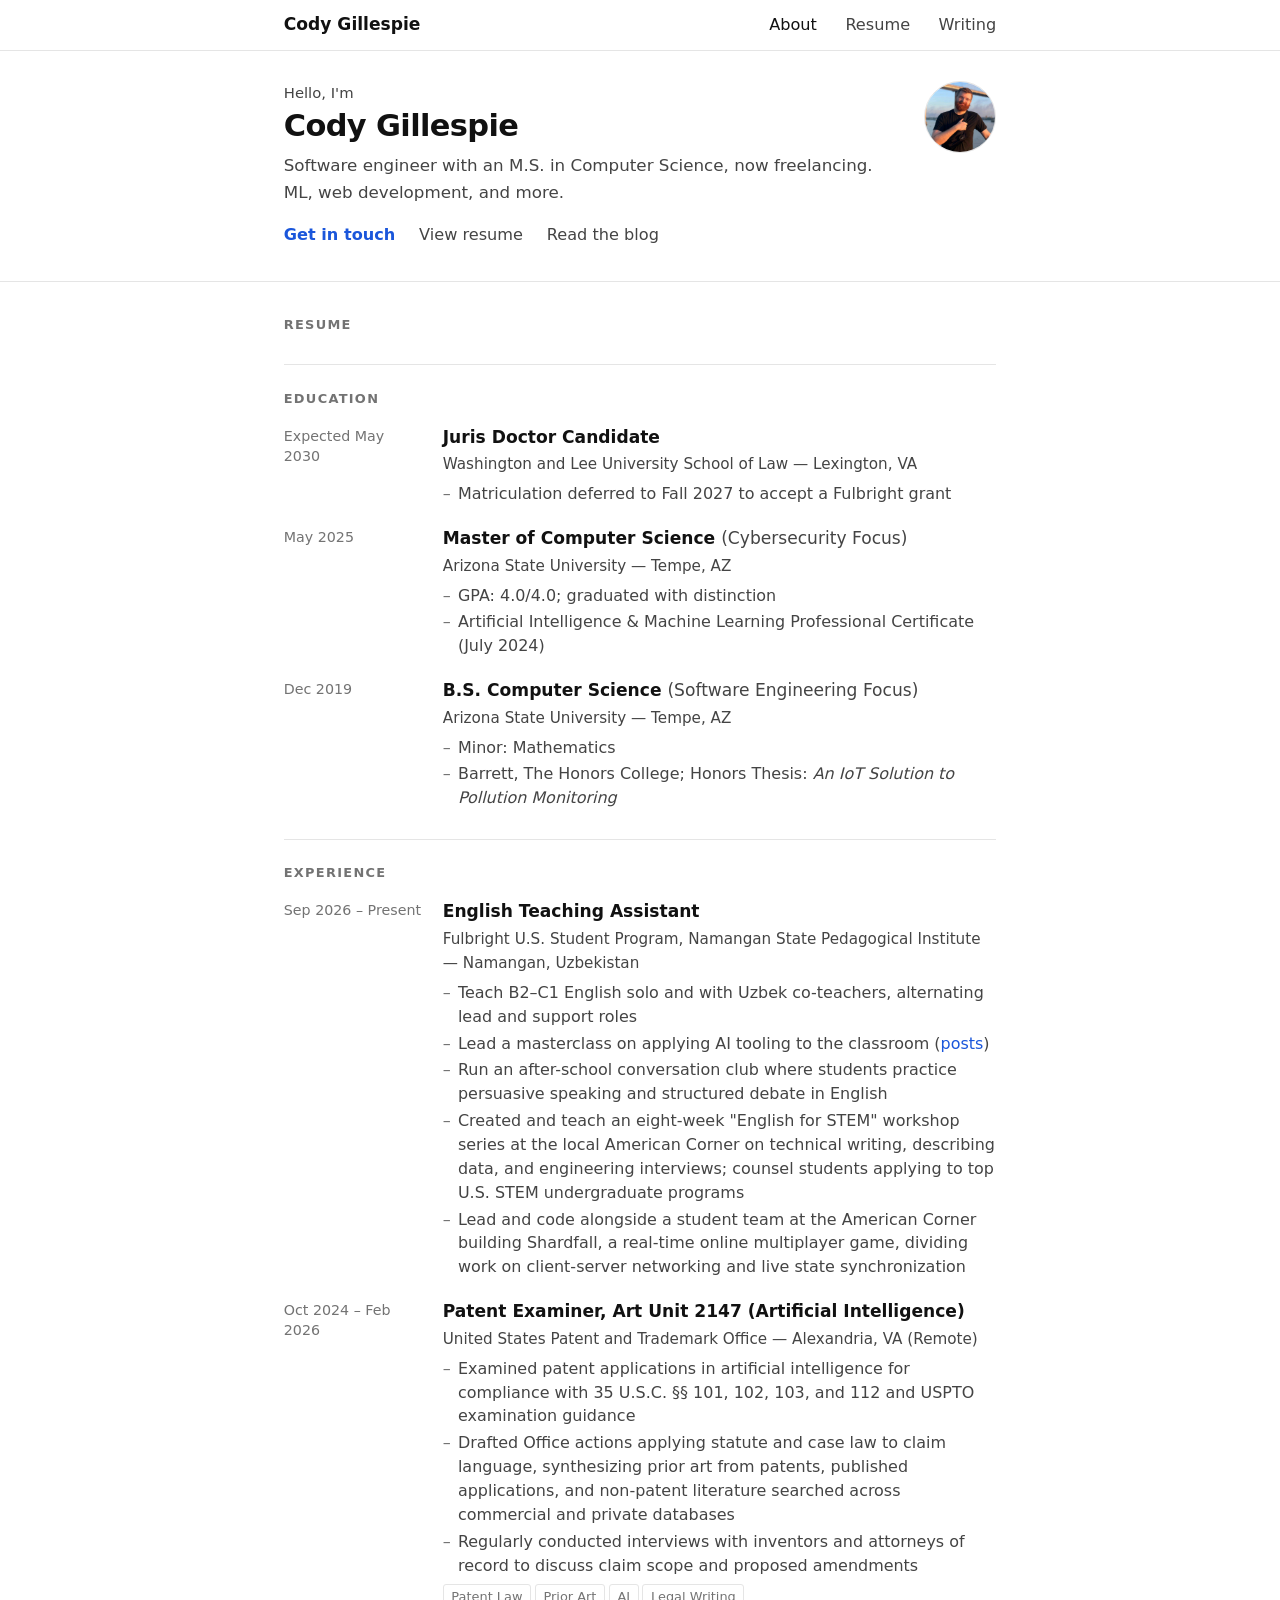
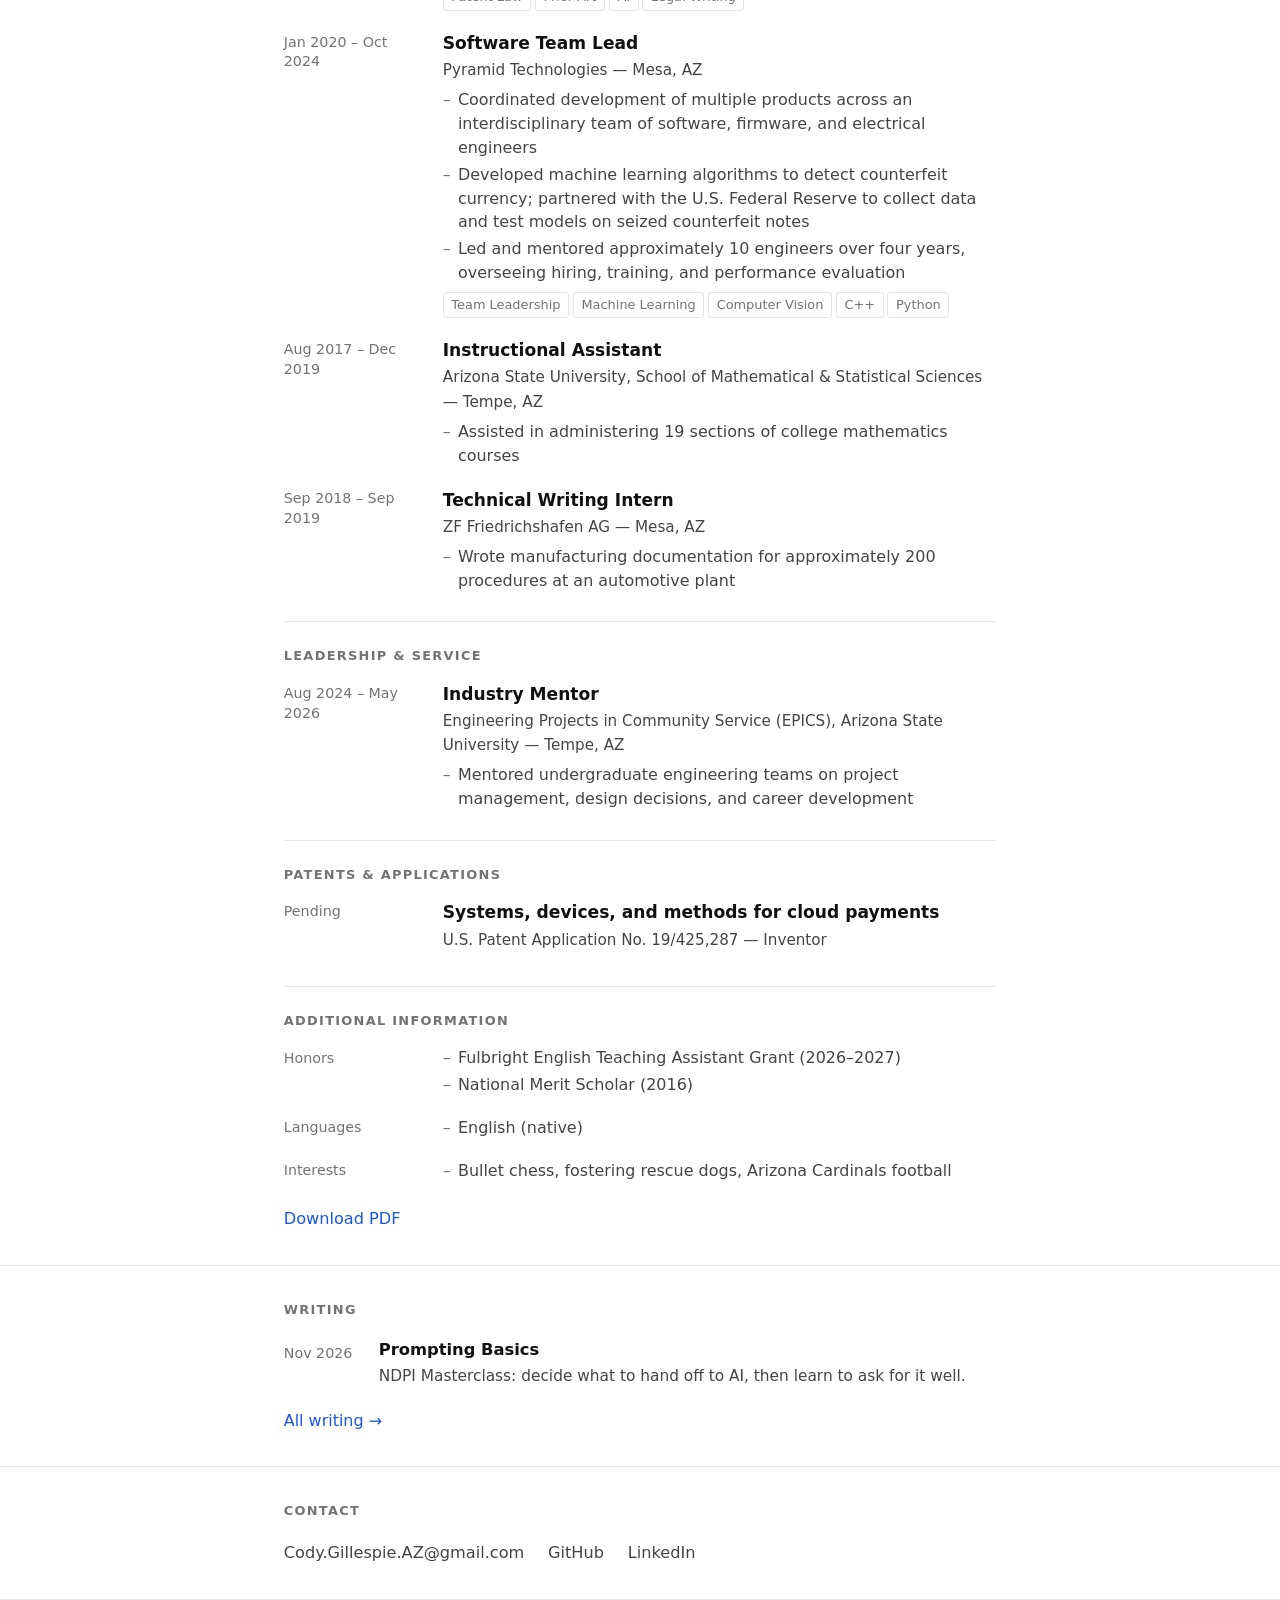
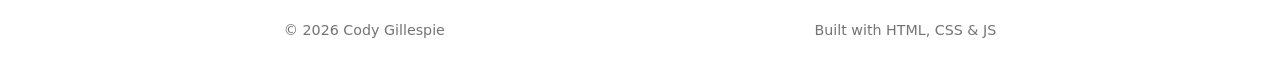
==== commit 8addcfd5: "Shorten teaching bullet and remove availability indicator Co-Authored-By: Claude Opus 5.5 <noreply@a" ====
--- a/index.html
+++ b/index.html
@@ -39,9 +39,6 @@
             onerror="this.style.display='none';this.nextElementSibling.style.display='flex'" />
           <div class="headshot-placeholder"><span>Add photo</span></div>
         </div>
-        <div class="avail-pill">
-          <span class="avail-dot"></span> Available
-        </div>
       </div>
     </div>
   </section>
@@ -100,7 +97,7 @@
             <p class="entry-title">English Teaching Assistant</p>
             <p class="entry-org">Fulbright U.S. Student Program, Namangan State Pedagogical Institute — Namangan, Uzbekistan</p>
             <ul>
-              <li>Teach English solo and with Uzbek co-teachers, splitting lead and support roles by lesson; adapt explanations in real time for students at A2–C1 proficiencies</li>
+              <li>Teach B2–C1 English solo and with Uzbek co-teachers, alternating lead and support roles</li>
               <li>Lead a masterclass on applying AI tooling to the classroom (<a href="blog/ndpi-masterclass/index.html">posts</a>)</li>
               <li>Run an after-school conversation club where students practice persuasive speaking and structured debate in English</li>
               <li>Created and teach an eight-week "English for STEM" workshop series at the local American Corner on technical writing, describing data, and engineering interviews; counsel students applying to top U.S. STEM undergraduate programs</li>
--- a/styles.css
+++ b/styles.css
@@ -138,26 +138,6 @@
   font-size: 0.7rem;
   text-align: center;
   padding: 0.5rem;
-}
-
-.avail-pill {
-  display: flex;
-  align-items: center;
-  gap: 0.3rem;
-  font-size: 0.7rem;
-  color: #16a34a;
-}
-
-.avail-dot {
-  width: 5px; height: 5px;
-  border-radius: 50%;
-  background: #22c55e;
-  animation: blink 2s ease-in-out infinite;
-}
-
-@keyframes blink {
-  0%, 100% { opacity: 1; }
-  50% { opacity: 0.3; }
 }
 
 /* ---- SECTIONS ---- */
@@ -343,7 +323,6 @@
   .hero { padding: 4rem 0 2rem; }
   .hero-inner { flex-direction: column-reverse; gap: 0.75rem; }
   .hero-aside { flex-direction: row; align-items: center; }
-  .avail-pill { display: none; }
 
   .entry, .post { grid-template-columns: 1fr; gap: 0.1rem; }
   .entry-date, .post-date { color: var(--faint); font-size: 0.73rem; }
